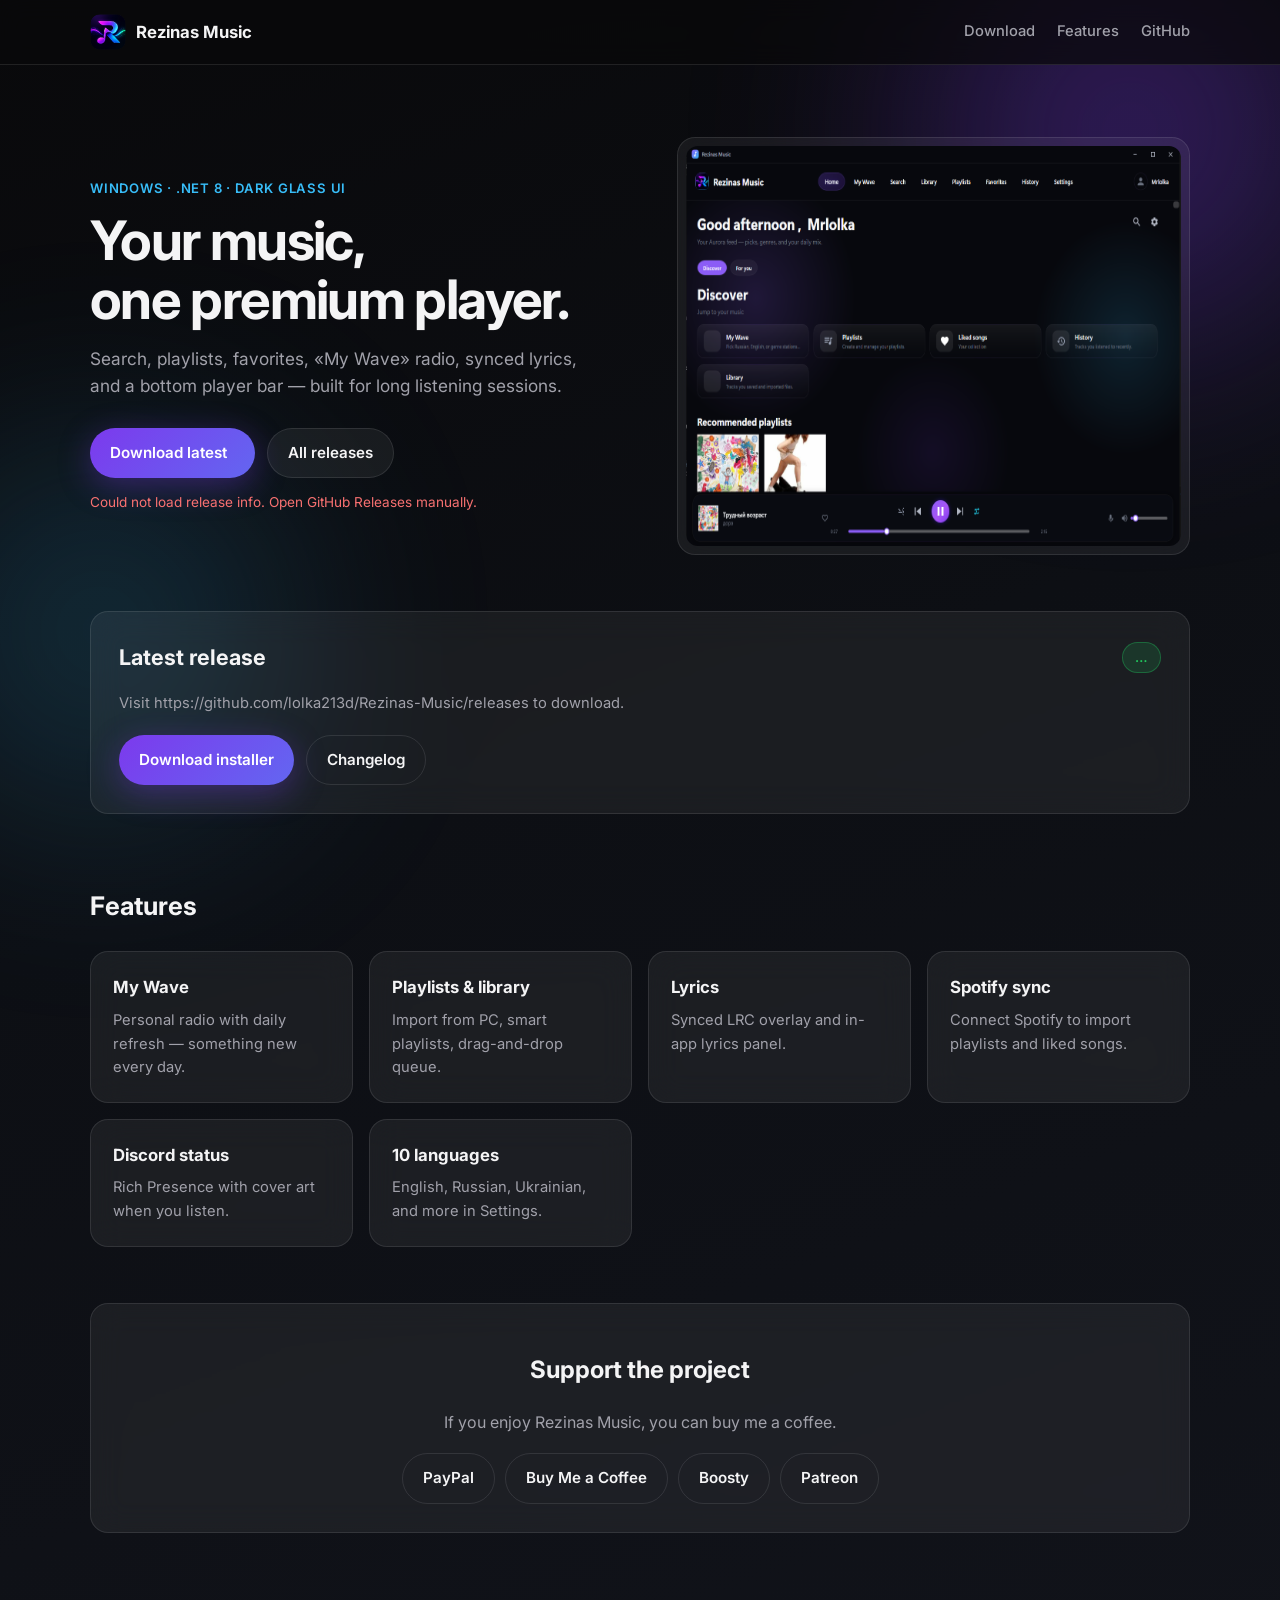
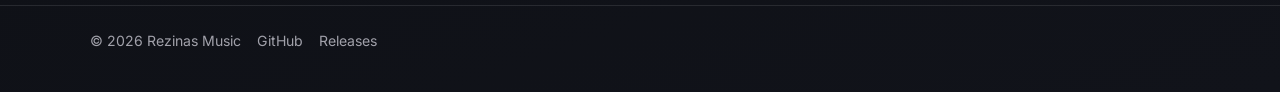
==== index.html @ 21a1516c "Add website branch setup, GitHub Pages, and localization fixes. Introduce mine/website branch workfl" ====
<!DOCTYPE html>
<html lang="en">
<head>
  <meta charset="UTF-8" />
  <meta name="viewport" content="width=device-width, initial-scale=1" />
  <title>Rezinas Music — Windows desktop player</title>
  <meta name="description" content="Rezinas Music — dark glass desktop player for Windows. Playlists, radio, lyrics, Spotify sync." />
  <link rel="icon" href="assets/app-icon.png" type="image/png" />
  <link rel="preconnect" href="https://fonts.googleapis.com" />
  <link rel="preconnect" href="https://fonts.gstatic.com" crossorigin />
  <link href="https://fonts.googleapis.com/css2?family=Inter:wght@400;500;600;700&display=swap" rel="stylesheet" />
  <link rel="stylesheet" href="css/style.css" />
</head>
<body>
  <div class="bg-glow bg-glow--violet"></div>
  <div class="bg-glow bg-glow--cyan"></div>

  <header class="header">
    <div class="container header__inner">
      <a class="brand" href="#">
        <img src="assets/app-icon.png" alt="" width="36" height="36" class="brand__icon" />
        <span>Rezinas Music</span>
      </a>
      <nav class="nav">
        <a href="#download">Download</a>
        <a href="#features">Features</a>
        <a href="https://github.com/lolka213d/Rezinas-Music" target="_blank" rel="noopener">GitHub</a>
      </nav>
    </div>
  </header>

  <main>
    <section class="hero container">
      <div class="hero__text">
        <p class="eyebrow">Windows · .NET 8 · Dark glass UI</p>
        <h1>Your music,<br />one premium player.</h1>
        <p class="lead">
          Search, playlists, favorites, «My Wave» radio, synced lyrics, and a bottom player bar —
          built for long listening sessions.
        </p>
        <div class="hero__actions">
          <a id="download-btn" class="btn btn--primary" href="#download">
            <span id="download-label">Download latest</span>
            <span id="download-version" class="btn__meta"></span>
          </a>
          <a class="btn btn--ghost" href="https://github.com/lolka213d/Rezinas-Music/releases" target="_blank" rel="noopener">
            All releases
          </a>
        </div>
        <p id="update-status" class="status" aria-live="polite">Checking for updates…</p>
      </div>
      <div class="hero__shot glass">
        <img src="assets/01-main.png" alt="Rezinas Music main screen" width="640" height="400" />
      </div>
    </section>

    <section id="download" class="download container">
      <div class="glass panel">
        <div class="panel__head">
          <h2>Latest release</h2>
          <span id="release-badge" class="badge">…</span>
        </div>
        <div id="release-notes" class="release-notes muted">Loading release notes from GitHub…</div>
        <div class="panel__actions">
          <a id="release-download" class="btn btn--primary" href="#" hidden>Download installer</a>
          <a class="btn btn--outline" href="https://github.com/lolka213d/Rezinas-Music/blob/mine/CHANGELOG.md" target="_blank" rel="noopener">Changelog</a>
        </div>
      </div>
    </section>

    <section id="features" class="features container">
      <h2>Features</h2>
      <div class="grid">
        <article class="glass card"><h3>My Wave</h3><p>Personal radio with daily refresh — something new every day.</p></article>
        <article class="glass card"><h3>Playlists & library</h3><p>Import from PC, smart playlists, drag-and-drop queue.</p></article>
        <article class="glass card"><h3>Lyrics</h3><p>Synced LRC overlay and in-app lyrics panel.</p></article>
        <article class="glass card"><h3>Spotify sync</h3><p>Connect Spotify to import playlists and liked songs.</p></article>
        <article class="glass card"><h3>Discord status</h3><p>Rich Presence with cover art when you listen.</p></article>
        <article class="glass card"><h3>10 languages</h3><p>English, Russian, Ukrainian, and more in Settings.</p></article>
      </div>
    </section>

    <section class="support container">
      <div class="glass panel panel--center">
        <h2>Support the project</h2>
        <p class="muted">If you enjoy Rezinas Music, you can buy me a coffee.</p>
        <div class="support-links">
          <a class="btn btn--outline" href="https://www.paypal.com/ncp/payment/PMVP42DTMTBSL" target="_blank" rel="noopener">PayPal</a>
          <a class="btn btn--outline" href="https://buymeacoffee.com/rezinas" target="_blank" rel="noopener">Buy Me a Coffee</a>
          <a class="btn btn--outline" href="https://boosty.to/moonsfh" target="_blank" rel="noopener">Boosty</a>
          <a class="btn btn--outline" href="https://www.patreon.com/rezinas" target="_blank" rel="noopener">Patreon</a>
        </div>
      </div>
    </section>
  </main>

  <footer class="footer">
    <div class="container footer__inner">
      <span>© 2026 Rezinas Music</span>
      <a href="https://github.com/lolka213d/Rezinas-Music" target="_blank" rel="noopener">GitHub</a>
      <a href="https://github.com/lolka213d/Rezinas-Music/releases" target="_blank" rel="noopener">Releases</a>
    </div>
  </footer>

  <script src="js/app.js"></script>
</body>
</html>
---- css/style.css ----
:root {
  --bg: #09090b;
  --bg-2: #0d0f14;
  --glass: rgba(255, 255, 255, 0.06);
  --glass-border: rgba(255, 255, 255, 0.1);
  --text: #f4f4f5;
  --muted: #a1a1aa;
  --green: #22c55e;
  --violet: #7c3aed;
  --cyan: #38bdf8;
  --radius: 18px;
}

*, *::before, *::after { box-sizing: border-box; }

html { scroll-behavior: smooth; }

body {
  margin: 0;
  font-family: Inter, system-ui, -apple-system, Segoe UI, sans-serif;
  background: linear-gradient(160deg, var(--bg), var(--bg-2) 45%, #11131a);
  color: var(--text);
  min-height: 100vh;
  line-height: 1.6;
}

.bg-glow {
  position: fixed;
  border-radius: 50%;
  filter: blur(120px);
  opacity: 0.35;
  pointer-events: none;
  z-index: 0;
}
.bg-glow--violet { width: 420px; height: 420px; background: var(--violet); top: -80px; right: -60px; }
.bg-glow--cyan { width: 360px; height: 360px; background: var(--cyan); bottom: 10%; left: -80px; opacity: 0.2; }

.container { width: min(1100px, calc(100% - 40px)); margin: 0 auto; position: relative; z-index: 1; }

.glass {
  background: var(--glass);
  border: 1px solid var(--glass-border);
  border-radius: var(--radius);
  backdrop-filter: blur(16px);
}

.header {
  position: sticky;
  top: 0;
  z-index: 10;
  backdrop-filter: blur(12px);
  background: rgba(9, 9, 11, 0.72);
  border-bottom: 1px solid var(--glass-border);
}
.header__inner {
  display: flex;
  align-items: center;
  justify-content: space-between;
  padding: 14px 0;
}
.brand {
  display: flex;
  align-items: center;
  gap: 10px;
  color: var(--text);
  text-decoration: none;
  font-weight: 700;
  font-size: 1.05rem;
}
.brand__icon { border-radius: 10px; }
.nav { display: flex; gap: 22px; }
.nav a {
  color: var(--muted);
  text-decoration: none;
  font-size: 0.92rem;
  font-weight: 500;
  transition: color 0.2s;
}
.nav a:hover { color: var(--text); }

.hero {
  display: grid;
  grid-template-columns: 1.05fr 1fr;
  gap: 48px;
  align-items: center;
  padding: 72px 0 56px;
}
@media (max-width: 900px) {
  .hero { grid-template-columns: 1fr; padding-top: 40px; }
  .nav { display: none; }
}
.eyebrow {
  color: var(--cyan);
  font-size: 0.82rem;
  font-weight: 600;
  letter-spacing: 0.06em;
  text-transform: uppercase;
  margin: 0 0 12px;
}
.hero h1 {
  font-size: clamp(2.2rem, 5vw, 3.4rem);
  line-height: 1.08;
  margin: 0 0 16px;
  letter-spacing: -0.03em;
}
.lead { color: var(--muted); font-size: 1.08rem; max-width: 520px; margin: 0 0 28px; }
.hero__actions { display: flex; flex-wrap: wrap; gap: 12px; margin-bottom: 14px; }
.hero__shot { overflow: hidden; padding: 8px; }
.hero__shot img { display: block; width: 100%; border-radius: 12px; }

.btn {
  display: inline-flex;
  align-items: center;
  gap: 8px;
  padding: 12px 20px;
  border-radius: 999px;
  font-weight: 600;
  font-size: 0.95rem;
  text-decoration: none;
  transition: transform 0.15s, opacity 0.15s, box-shadow 0.15s;
}
.btn:hover { transform: translateY(-1px); }
.btn--primary {
  background: linear-gradient(135deg, var(--violet), #6366f1);
  color: white;
  box-shadow: 0 8px 32px rgba(124, 58, 237, 0.35);
}
.btn--ghost {
  background: rgba(255, 255, 255, 0.06);
  color: var(--text);
  border: 1px solid var(--glass-border);
}
.btn--outline {
  background: transparent;
  color: var(--text);
  border: 1px solid var(--glass-border);
}
.btn__meta {
  font-size: 0.78rem;
  opacity: 0.85;
  font-weight: 500;
}
.status { font-size: 0.85rem; color: var(--muted); margin: 0; }
.status--ok { color: var(--green); }
.status--err { color: #f87171; }

.download { padding-bottom: 48px; }
.panel { padding: 28px; }
.panel--center { text-align: center; }
.panel__head {
  display: flex;
  align-items: center;
  justify-content: space-between;
  gap: 12px;
  margin-bottom: 16px;
}
.panel__head h2 { margin: 0; font-size: 1.35rem; }
.panel__actions { display: flex; flex-wrap: wrap; gap: 12px; margin-top: 20px; }
.badge {
  background: rgba(34, 197, 94, 0.15);
  color: var(--green);
  border: 1px solid rgba(34, 197, 94, 0.35);
  padding: 4px 12px;
  border-radius: 999px;
  font-size: 0.82rem;
  font-weight: 600;
}
.muted { color: var(--muted); }
.release-notes {
  white-space: pre-wrap;
  font-size: 0.92rem;
  line-height: 1.65;
  max-height: 280px;
  overflow: auto;
}

.features { padding: 24px 0 56px; }
.features h2 { margin: 0 0 24px; font-size: 1.6rem; }
.grid {
  display: grid;
  grid-template-columns: repeat(auto-fit, minmax(240px, 1fr));
  gap: 16px;
}
.card { padding: 22px; }
.card h3 { margin: 0 0 8px; font-size: 1.05rem; }
.card p { margin: 0; color: var(--muted); font-size: 0.92rem; }

.support { padding-bottom: 72px; }
.support-links {
  display: flex;
  flex-wrap: wrap;
  gap: 10px;
  justify-content: center;
  margin-top: 18px;
}

.footer {
  border-top: 1px solid var(--glass-border);
  padding: 24px 0 40px;
}
.footer__inner {
  display: flex;
  flex-wrap: wrap;
  gap: 16px;
  align-items: center;
  color: var(--muted);
  font-size: 0.88rem;
}
.footer a { color: var(--muted); text-decoration: none; }
.footer a:hover { color: var(--text); }
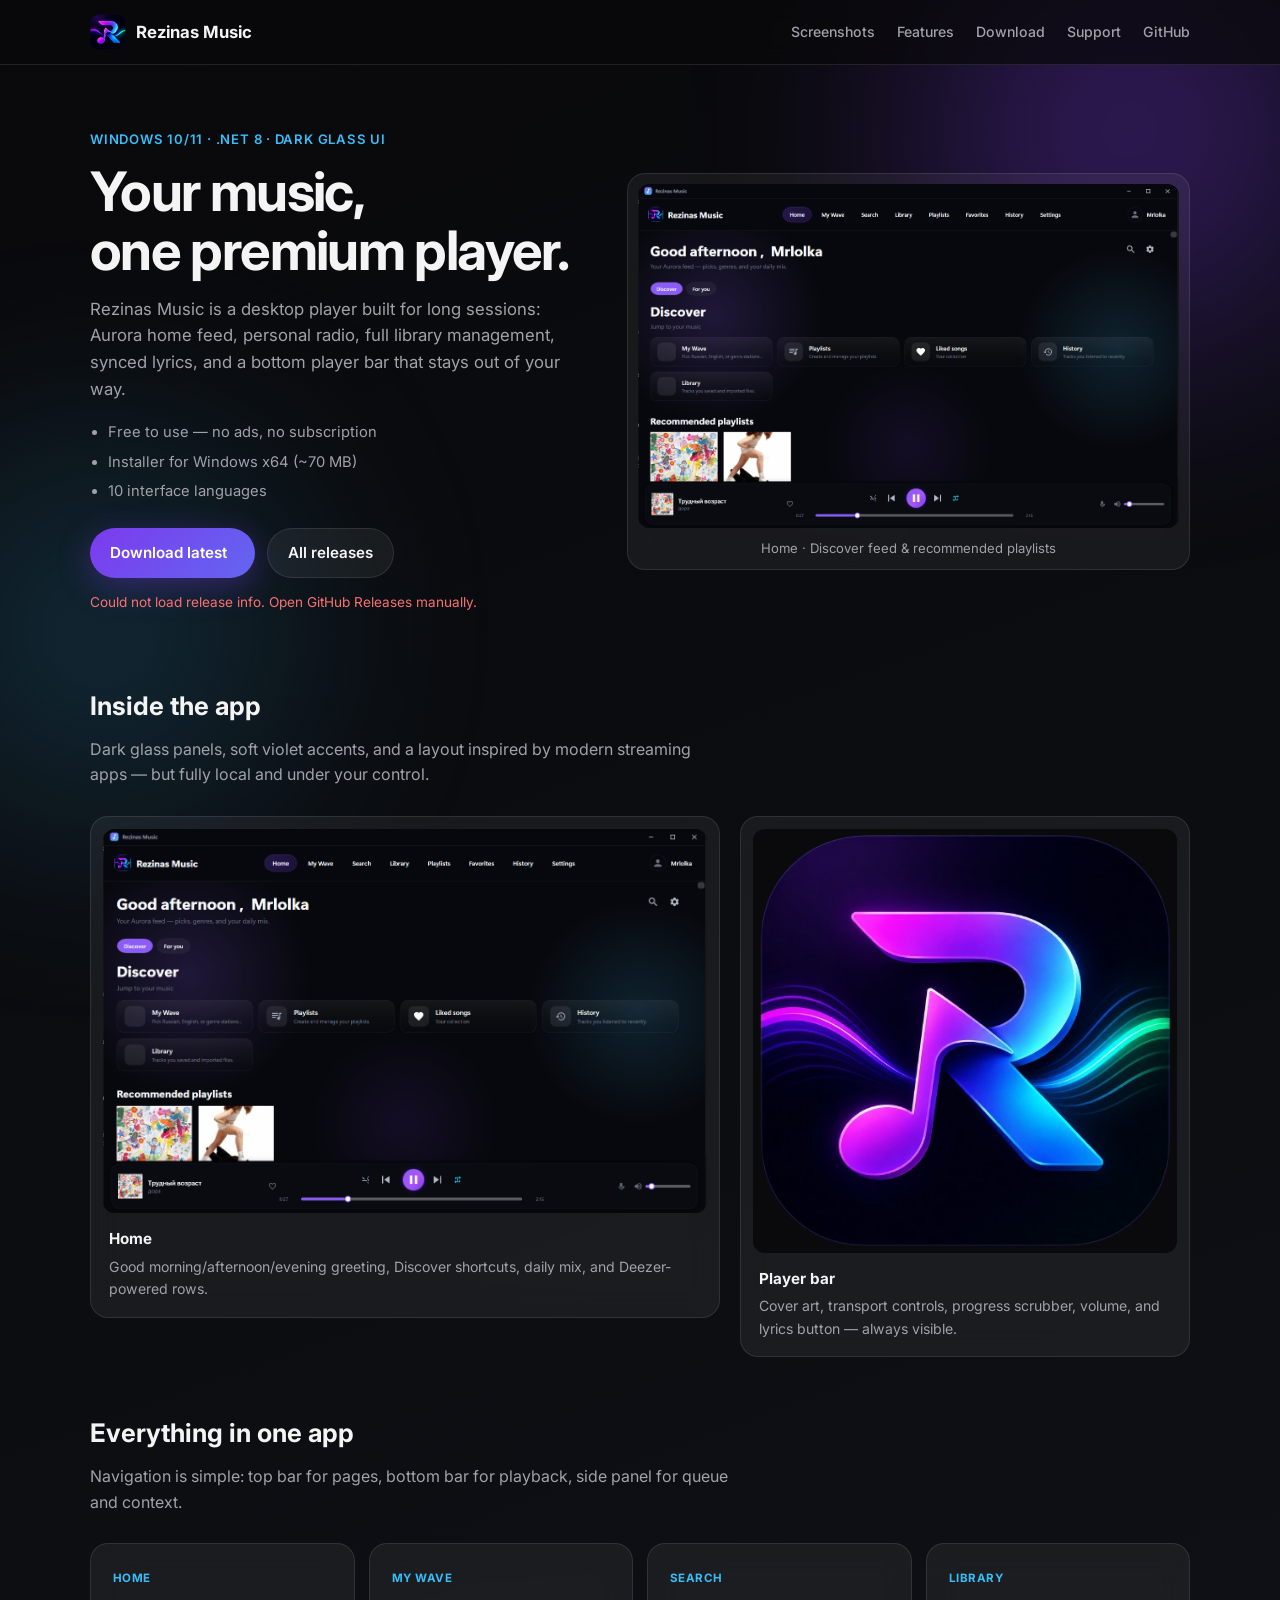
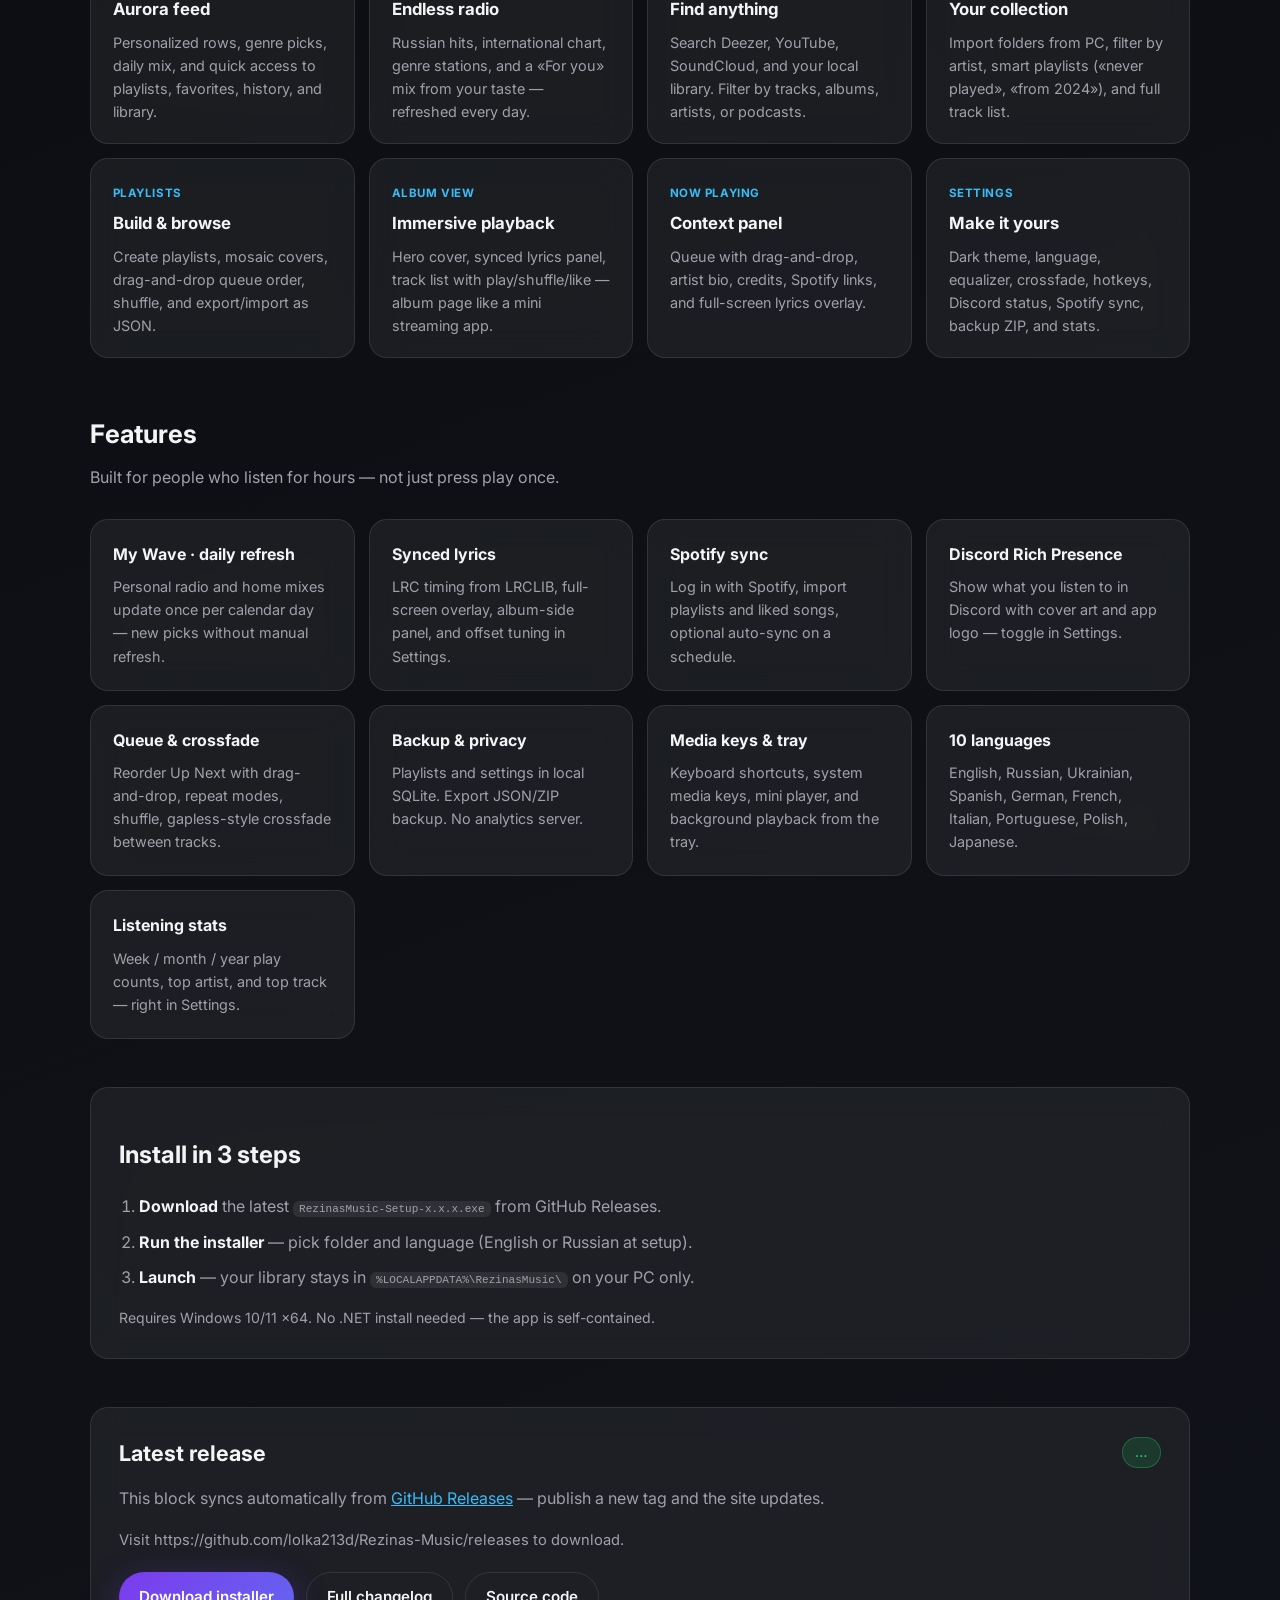
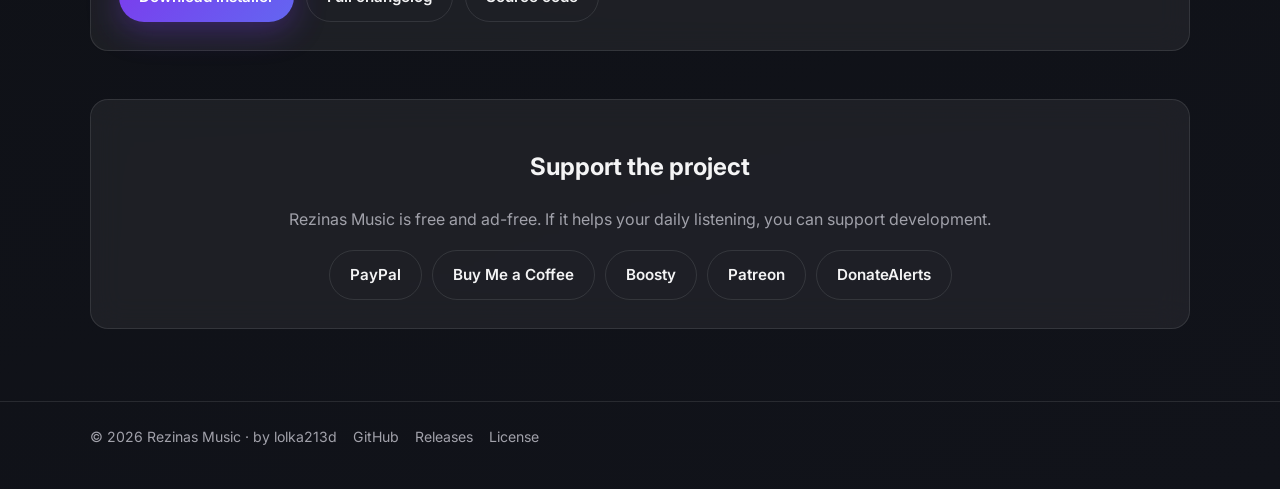
==== commit 719c976f: "Expand website content and fix squashed screenshot aspect ratio. Use object-fit with correct aspect-" ====
--- a/index.html
+++ b/index.html
@@ -4,7 +4,7 @@
   <meta charset="UTF-8" />
   <meta name="viewport" content="width=device-width, initial-scale=1" />
   <title>Rezinas Music — Windows desktop player</title>
-  <meta name="description" content="Rezinas Music — dark glass desktop player for Windows. Playlists, radio, lyrics, Spotify sync." />
+  <meta name="description" content="Rezinas Music — premium dark glass music player for Windows. Playlists, My Wave radio, lyrics, Spotify sync, Discord status." />
   <link rel="icon" href="assets/app-icon.png" type="image/png" />
   <link rel="preconnect" href="https://fonts.googleapis.com" />
   <link rel="preconnect" href="https://fonts.gstatic.com" crossorigin />
@@ -22,8 +22,10 @@
         <span>Rezinas Music</span>
       </a>
       <nav class="nav">
+        <a href="#screenshots">Screenshots</a>
+        <a href="#features">Features</a>
         <a href="#download">Download</a>
-        <a href="#features">Features</a>
+        <a href="#support">Support</a>
         <a href="https://github.com/lolka213d/Rezinas-Music" target="_blank" rel="noopener">GitHub</a>
       </nav>
     </div>
@@ -32,12 +34,18 @@
   <main>
     <section class="hero container">
       <div class="hero__text">
-        <p class="eyebrow">Windows · .NET 8 · Dark glass UI</p>
+        <p class="eyebrow">Windows 10/11 · .NET 8 · Dark glass UI</p>
         <h1>Your music,<br />one premium player.</h1>
         <p class="lead">
-          Search, playlists, favorites, «My Wave» radio, synced lyrics, and a bottom player bar —
-          built for long listening sessions.
+          Rezinas Music is a desktop player built for long sessions: Aurora home feed,
+          personal radio, full library management, synced lyrics, and a bottom player bar
+          that stays out of your way.
         </p>
+        <ul class="hero__bullets">
+          <li>Free to use — no ads, no subscription</li>
+          <li>Installer for Windows x64 (~70 MB)</li>
+          <li>10 interface languages</li>
+        </ul>
         <div class="hero__actions">
           <a id="download-btn" class="btn btn--primary" href="#download">
             <span id="download-label">Download latest</span>
@@ -49,8 +57,144 @@
         </div>
         <p id="update-status" class="status" aria-live="polite">Checking for updates…</p>
       </div>
-      <div class="hero__shot glass">
-        <img src="assets/01-main.png" alt="Rezinas Music main screen" width="640" height="400" />
+      <figure class="hero__shot glass">
+        <div class="shot-frame shot-frame--wide">
+          <img src="assets/01-main.png" alt="Rezinas Music — Home screen with Discover cards and recommended playlists" loading="eager" />
+        </div>
+        <figcaption class="shot-caption">Home · Discover feed & recommended playlists</figcaption>
+      </figure>
+    </section>
+
+    <section id="screenshots" class="screenshots container">
+      <div class="section-head">
+        <h2>Inside the app</h2>
+        <p class="section-lead">Dark glass panels, soft violet accents, and a layout inspired by modern streaming apps — but fully local and under your control.</p>
+      </div>
+      <div class="screenshots__grid">
+        <figure class="glass shot-card">
+          <div class="shot-frame shot-frame--wide">
+            <img src="assets/01-main.png" alt="Main screen" loading="lazy" />
+          </div>
+          <figcaption>
+            <strong>Home</strong>
+            <span>Good morning/afternoon/evening greeting, Discover shortcuts, daily mix, and Deezer-powered rows.</span>
+          </figcaption>
+        </figure>
+        <figure class="glass shot-card">
+          <div class="shot-frame shot-frame--square">
+            <img src="assets/02-player.png" alt="Now playing" loading="lazy" />
+          </div>
+          <figcaption>
+            <strong>Player bar</strong>
+            <span>Cover art, transport controls, progress scrubber, volume, and lyrics button — always visible.</span>
+          </figcaption>
+        </figure>
+      </div>
+    </section>
+
+    <section class="sections container">
+      <div class="section-head">
+        <h2>Everything in one app</h2>
+        <p class="section-lead">Navigation is simple: top bar for pages, bottom bar for playback, side panel for queue and context.</p>
+      </div>
+      <div class="sections__grid">
+        <article class="glass section-card">
+          <span class="section-card__tag">Home</span>
+          <h3>Aurora feed</h3>
+          <p>Personalized rows, genre picks, daily mix, and quick access to playlists, favorites, history, and library.</p>
+        </article>
+        <article class="glass section-card">
+          <span class="section-card__tag">My Wave</span>
+          <h3>Endless radio</h3>
+          <p>Russian hits, international chart, genre stations, and a «For you» mix from your taste — refreshed every day.</p>
+        </article>
+        <article class="glass section-card">
+          <span class="section-card__tag">Search</span>
+          <h3>Find anything</h3>
+          <p>Search Deezer, YouTube, SoundCloud, and your local library. Filter by tracks, albums, artists, or podcasts.</p>
+        </article>
+        <article class="glass section-card">
+          <span class="section-card__tag">Library</span>
+          <h3>Your collection</h3>
+          <p>Import folders from PC, filter by artist, smart playlists («never played», «from 2024»), and full track list.</p>
+        </article>
+        <article class="glass section-card">
+          <span class="section-card__tag">Playlists</span>
+          <h3>Build & browse</h3>
+          <p>Create playlists, mosaic covers, drag-and-drop queue order, shuffle, and export/import as JSON.</p>
+        </article>
+        <article class="glass section-card">
+          <span class="section-card__tag">Album view</span>
+          <h3>Immersive playback</h3>
+          <p>Hero cover, synced lyrics panel, track list with play/shuffle/like — album page like a mini streaming app.</p>
+        </article>
+        <article class="glass section-card">
+          <span class="section-card__tag">Now Playing</span>
+          <h3>Context panel</h3>
+          <p>Queue with drag-and-drop, artist bio, credits, Spotify links, and full-screen lyrics overlay.</p>
+        </article>
+        <article class="glass section-card">
+          <span class="section-card__tag">Settings</span>
+          <h3>Make it yours</h3>
+          <p>Dark theme, language, equalizer, crossfade, hotkeys, Discord status, Spotify sync, backup ZIP, and stats.</p>
+        </article>
+      </div>
+    </section>
+
+    <section id="features" class="features container">
+      <div class="section-head">
+        <h2>Features</h2>
+        <p class="section-lead">Built for people who listen for hours — not just press play once.</p>
+      </div>
+      <div class="grid">
+        <article class="glass card">
+          <h3>My Wave · daily refresh</h3>
+          <p>Personal radio and home mixes update once per calendar day — new picks without manual refresh.</p>
+        </article>
+        <article class="glass card">
+          <h3>Synced lyrics</h3>
+          <p>LRC timing from LRCLIB, full-screen overlay, album-side panel, and offset tuning in Settings.</p>
+        </article>
+        <article class="glass card">
+          <h3>Spotify sync</h3>
+          <p>Log in with Spotify, import playlists and liked songs, optional auto-sync on a schedule.</p>
+        </article>
+        <article class="glass card">
+          <h3>Discord Rich Presence</h3>
+          <p>Show what you listen to in Discord with cover art and app logo — toggle in Settings.</p>
+        </article>
+        <article class="glass card">
+          <h3>Queue & crossfade</h3>
+          <p>Reorder Up Next with drag-and-drop, repeat modes, shuffle, gapless-style crossfade between tracks.</p>
+        </article>
+        <article class="glass card">
+          <h3>Backup & privacy</h3>
+          <p>Playlists and settings in local SQLite. Export JSON/ZIP backup. No analytics server.</p>
+        </article>
+        <article class="glass card">
+          <h3>Media keys & tray</h3>
+          <p>Keyboard shortcuts, system media keys, mini player, and background playback from the tray.</p>
+        </article>
+        <article class="glass card">
+          <h3>10 languages</h3>
+          <p>English, Russian, Ukrainian, Spanish, German, French, Italian, Portuguese, Polish, Japanese.</p>
+        </article>
+        <article class="glass card">
+          <h3>Listening stats</h3>
+          <p>Week / month / year play counts, top artist, and top track — right in Settings.</p>
+        </article>
+      </div>
+    </section>
+
+    <section class="install container">
+      <div class="glass panel">
+        <h2>Install in 3 steps</h2>
+        <ol class="steps">
+          <li><strong>Download</strong> the latest <code>RezinasMusic-Setup-x.x.x.exe</code> from GitHub Releases.</li>
+          <li><strong>Run the installer</strong> — pick folder and language (English or Russian at setup).</li>
+          <li><strong>Launch</strong> — your library stays in <code>%LOCALAPPDATA%\RezinasMusic\</code> on your PC only.</li>
+        </ol>
+        <p class="muted install-note">Requires Windows 10/11 x64. No .NET install needed — the app is self-contained.</p>
       </div>
     </section>
 
@@ -60,35 +204,26 @@
           <h2>Latest release</h2>
           <span id="release-badge" class="badge">…</span>
         </div>
-        <div id="release-notes" class="release-notes muted">Loading release notes from GitHub…</div>
+        <p class="muted">This block syncs automatically from <a href="https://github.com/lolka213d/Rezinas-Music/releases" target="_blank" rel="noopener">GitHub Releases</a> — publish a new tag and the site updates.</p>
+        <div id="release-notes" class="release-notes muted">Loading release notes…</div>
         <div class="panel__actions">
           <a id="release-download" class="btn btn--primary" href="#" hidden>Download installer</a>
-          <a class="btn btn--outline" href="https://github.com/lolka213d/Rezinas-Music/blob/mine/CHANGELOG.md" target="_blank" rel="noopener">Changelog</a>
-        </div>
-      </div>
-    </section>
-
-    <section id="features" class="features container">
-      <h2>Features</h2>
-      <div class="grid">
-        <article class="glass card"><h3>My Wave</h3><p>Personal radio with daily refresh — something new every day.</p></article>
-        <article class="glass card"><h3>Playlists & library</h3><p>Import from PC, smart playlists, drag-and-drop queue.</p></article>
-        <article class="glass card"><h3>Lyrics</h3><p>Synced LRC overlay and in-app lyrics panel.</p></article>
-        <article class="glass card"><h3>Spotify sync</h3><p>Connect Spotify to import playlists and liked songs.</p></article>
-        <article class="glass card"><h3>Discord status</h3><p>Rich Presence with cover art when you listen.</p></article>
-        <article class="glass card"><h3>10 languages</h3><p>English, Russian, Ukrainian, and more in Settings.</p></article>
-      </div>
-    </section>
-
-    <section class="support container">
+          <a class="btn btn--outline" href="https://github.com/lolka213d/Rezinas-Music/blob/mine/CHANGELOG.md" target="_blank" rel="noopener">Full changelog</a>
+          <a class="btn btn--outline" href="https://github.com/lolka213d/Rezinas-Music" target="_blank" rel="noopener">Source code</a>
+        </div>
+      </div>
+    </section>
+
+    <section id="support" class="support container">
       <div class="glass panel panel--center">
         <h2>Support the project</h2>
-        <p class="muted">If you enjoy Rezinas Music, you can buy me a coffee.</p>
+        <p class="muted">Rezinas Music is free and ad-free. If it helps your daily listening, you can support development.</p>
         <div class="support-links">
           <a class="btn btn--outline" href="https://www.paypal.com/ncp/payment/PMVP42DTMTBSL" target="_blank" rel="noopener">PayPal</a>
           <a class="btn btn--outline" href="https://buymeacoffee.com/rezinas" target="_blank" rel="noopener">Buy Me a Coffee</a>
           <a class="btn btn--outline" href="https://boosty.to/moonsfh" target="_blank" rel="noopener">Boosty</a>
           <a class="btn btn--outline" href="https://www.patreon.com/rezinas" target="_blank" rel="noopener">Patreon</a>
+          <a class="btn btn--outline" href="https://www.donationalerts.com/r/rezinas" target="_blank" rel="noopener">DonateAlerts</a>
         </div>
       </div>
     </section>
@@ -96,9 +231,10 @@
 
   <footer class="footer">
     <div class="container footer__inner">
-      <span>© 2026 Rezinas Music</span>
-      <a href="https://github.com/lolka213d/Rezinas-Music" target="_blank" rel="noopener">GitHub</a>
-      <a href="https://github.com/lolka213d/Rezinas-Music/releases" target="_blank" rel="noopener">Releases</a>
+      <span>© 2026 Rezinas Music · by lolka213d</span>
+      <a href="https://github.com/lolka213d/Rezinas-Music">GitHub</a>
+      <a href="https://github.com/lolka213d/Rezinas-Music/releases">Releases</a>
+      <a href="https://github.com/lolka213d/Rezinas-Music/blob/mine/LICENSE">License</a>
     </div>
   </footer>
 
--- a/css/style.css
+++ b/css/style.css
@@ -9,6 +9,8 @@
   --violet: #7c3aed;
   --cyan: #38bdf8;
   --radius: 18px;
+  --ratio-wide: 1285 / 818;
+  --ratio-square: 1 / 1;
 }
 
 *, *::before, *::after { box-sizing: border-box; }
@@ -44,6 +46,7 @@
   backdrop-filter: blur(16px);
 }
 
+/* Header */
 .header {
   position: sticky;
   top: 0;
@@ -57,6 +60,7 @@
   align-items: center;
   justify-content: space-between;
   padding: 14px 0;
+  gap: 16px;
 }
 .brand {
   display: flex;
@@ -66,27 +70,63 @@
   text-decoration: none;
   font-weight: 700;
   font-size: 1.05rem;
+  flex-shrink: 0;
 }
 .brand__icon { border-radius: 10px; }
-.nav { display: flex; gap: 22px; }
+.nav {
+  display: flex;
+  flex-wrap: wrap;
+  gap: 16px 22px;
+  justify-content: flex-end;
+}
 .nav a {
   color: var(--muted);
   text-decoration: none;
-  font-size: 0.92rem;
+  font-size: 0.88rem;
   font-weight: 500;
   transition: color 0.2s;
 }
 .nav a:hover { color: var(--text); }
 
+/* Section headings */
+.section-head { margin-bottom: 28px; max-width: 640px; }
+.section-head h2 { margin: 0 0 10px; font-size: 1.6rem; }
+.section-lead { margin: 0; color: var(--muted); font-size: 1rem; }
+
+/* Screenshots — fixed aspect ratio, no squashing */
+.shot-frame {
+  width: 100%;
+  overflow: hidden;
+  border-radius: 12px;
+  background: #0a0a0c;
+  line-height: 0;
+}
+.shot-frame--wide { aspect-ratio: var(--ratio-wide); }
+.shot-frame--square { aspect-ratio: var(--ratio-square); }
+.shot-frame img {
+  display: block;
+  width: 100%;
+  height: 100%;
+  object-fit: contain;
+  object-position: center top;
+}
+.shot-caption {
+  margin: 10px 4px 0;
+  font-size: 0.82rem;
+  color: var(--muted);
+  text-align: center;
+}
+
+/* Hero */
 .hero {
   display: grid;
-  grid-template-columns: 1.05fr 1fr;
-  gap: 48px;
-  align-items: center;
-  padding: 72px 0 56px;
+  grid-template-columns: minmax(280px, 1fr) minmax(300px, 1.15fr);
+  gap: 40px 48px;
+  align-items: center;
+  padding: 64px 0 56px;
 }
 @media (max-width: 900px) {
-  .hero { grid-template-columns: 1fr; padding-top: 40px; }
+  .hero { grid-template-columns: 1fr; padding-top: 36px; }
   .nav { display: none; }
 }
 .eyebrow {
@@ -103,11 +143,69 @@
   margin: 0 0 16px;
   letter-spacing: -0.03em;
 }
-.lead { color: var(--muted); font-size: 1.08rem; max-width: 520px; margin: 0 0 28px; }
+.lead { color: var(--muted); font-size: 1.05rem; max-width: 520px; margin: 0 0 18px; }
+.hero__bullets {
+  margin: 0 0 24px;
+  padding-left: 1.15rem;
+  color: var(--muted);
+  font-size: 0.92rem;
+}
+.hero__bullets li { margin-bottom: 6px; }
 .hero__actions { display: flex; flex-wrap: wrap; gap: 12px; margin-bottom: 14px; }
-.hero__shot { overflow: hidden; padding: 8px; }
-.hero__shot img { display: block; width: 100%; border-radius: 12px; }
-
+.hero__shot {
+  margin: 0;
+  padding: 10px;
+  min-width: 0;
+}
+
+/* Screenshot gallery */
+.screenshots { padding: 16px 0 56px; }
+.screenshots__grid {
+  display: grid;
+  grid-template-columns: 1.4fr 1fr;
+  gap: 20px;
+  align-items: start;
+}
+@media (max-width: 800px) {
+  .screenshots__grid { grid-template-columns: 1fr; }
+}
+.shot-card {
+  margin: 0;
+  padding: 12px;
+}
+.shot-card figcaption {
+  display: flex;
+  flex-direction: column;
+  gap: 4px;
+  padding: 14px 6px 4px;
+  font-size: 0.88rem;
+  color: var(--muted);
+}
+.shot-card figcaption strong { color: var(--text); font-size: 0.95rem; }
+
+/* App sections grid */
+.sections { padding-bottom: 56px; }
+.sections__grid {
+  display: grid;
+  grid-template-columns: repeat(auto-fit, minmax(240px, 1fr));
+  gap: 14px;
+}
+.section-card {
+  padding: 20px 22px;
+}
+.section-card__tag {
+  display: inline-block;
+  font-size: 0.72rem;
+  font-weight: 700;
+  letter-spacing: 0.05em;
+  text-transform: uppercase;
+  color: var(--cyan);
+  margin-bottom: 8px;
+}
+.section-card h3 { margin: 0 0 8px; font-size: 1.05rem; }
+.section-card p { margin: 0; color: var(--muted); font-size: 0.9rem; }
+
+/* Buttons */
 .btn {
   display: inline-flex;
   align-items: center;
@@ -117,7 +215,7 @@
   font-weight: 600;
   font-size: 0.95rem;
   text-decoration: none;
-  transition: transform 0.15s, opacity 0.15s, box-shadow 0.15s;
+  transition: transform 0.15s, box-shadow 0.15s;
 }
 .btn:hover { transform: translateY(-1px); }
 .btn--primary {
@@ -144,6 +242,35 @@
 .status--ok { color: var(--green); }
 .status--err { color: #f87171; }
 
+/* Features */
+.features { padding-bottom: 48px; }
+.grid {
+  display: grid;
+  grid-template-columns: repeat(auto-fit, minmax(240px, 1fr));
+  gap: 14px;
+}
+.card { padding: 22px; }
+.card h3 { margin: 0 0 8px; font-size: 1rem; }
+.card p { margin: 0; color: var(--muted); font-size: 0.9rem; }
+
+/* Install */
+.install { padding-bottom: 48px; }
+.steps {
+  margin: 16px 0;
+  padding-left: 1.25rem;
+  color: var(--muted);
+}
+.steps li { margin-bottom: 10px; }
+.steps strong { color: var(--text); }
+.steps code, .install-note code {
+  background: rgba(255, 255, 255, 0.08);
+  padding: 2px 6px;
+  border-radius: 6px;
+  font-size: 0.85em;
+}
+.install-note { margin: 0; font-size: 0.88rem; }
+
+/* Download panel */
 .download { padding-bottom: 48px; }
 .panel { padding: 28px; }
 .panel--center { text-align: center; }
@@ -152,7 +279,8 @@
   align-items: center;
   justify-content: space-between;
   gap: 12px;
-  margin-bottom: 16px;
+  margin-bottom: 12px;
+  flex-wrap: wrap;
 }
 .panel__head h2 { margin: 0; font-size: 1.35rem; }
 .panel__actions { display: flex; flex-wrap: wrap; gap: 12px; margin-top: 20px; }
@@ -166,25 +294,17 @@
   font-weight: 600;
 }
 .muted { color: var(--muted); }
+.muted a { color: var(--cyan); }
 .release-notes {
   white-space: pre-wrap;
   font-size: 0.92rem;
   line-height: 1.65;
-  max-height: 280px;
+  max-height: 320px;
   overflow: auto;
-}
-
-.features { padding: 24px 0 56px; }
-.features h2 { margin: 0 0 24px; font-size: 1.6rem; }
-.grid {
-  display: grid;
-  grid-template-columns: repeat(auto-fit, minmax(240px, 1fr));
-  gap: 16px;
-}
-.card { padding: 22px; }
-.card h3 { margin: 0 0 8px; font-size: 1.05rem; }
-.card p { margin: 0; color: var(--muted); font-size: 0.92rem; }
-
+  margin-top: 16px;
+}
+
+/* Support & footer */
 .support { padding-bottom: 72px; }
 .support-links {
   display: flex;
@@ -193,7 +313,6 @@
   justify-content: center;
   margin-top: 18px;
 }
-
 .footer {
   border-top: 1px solid var(--glass-border);
   padding: 24px 0 40px;
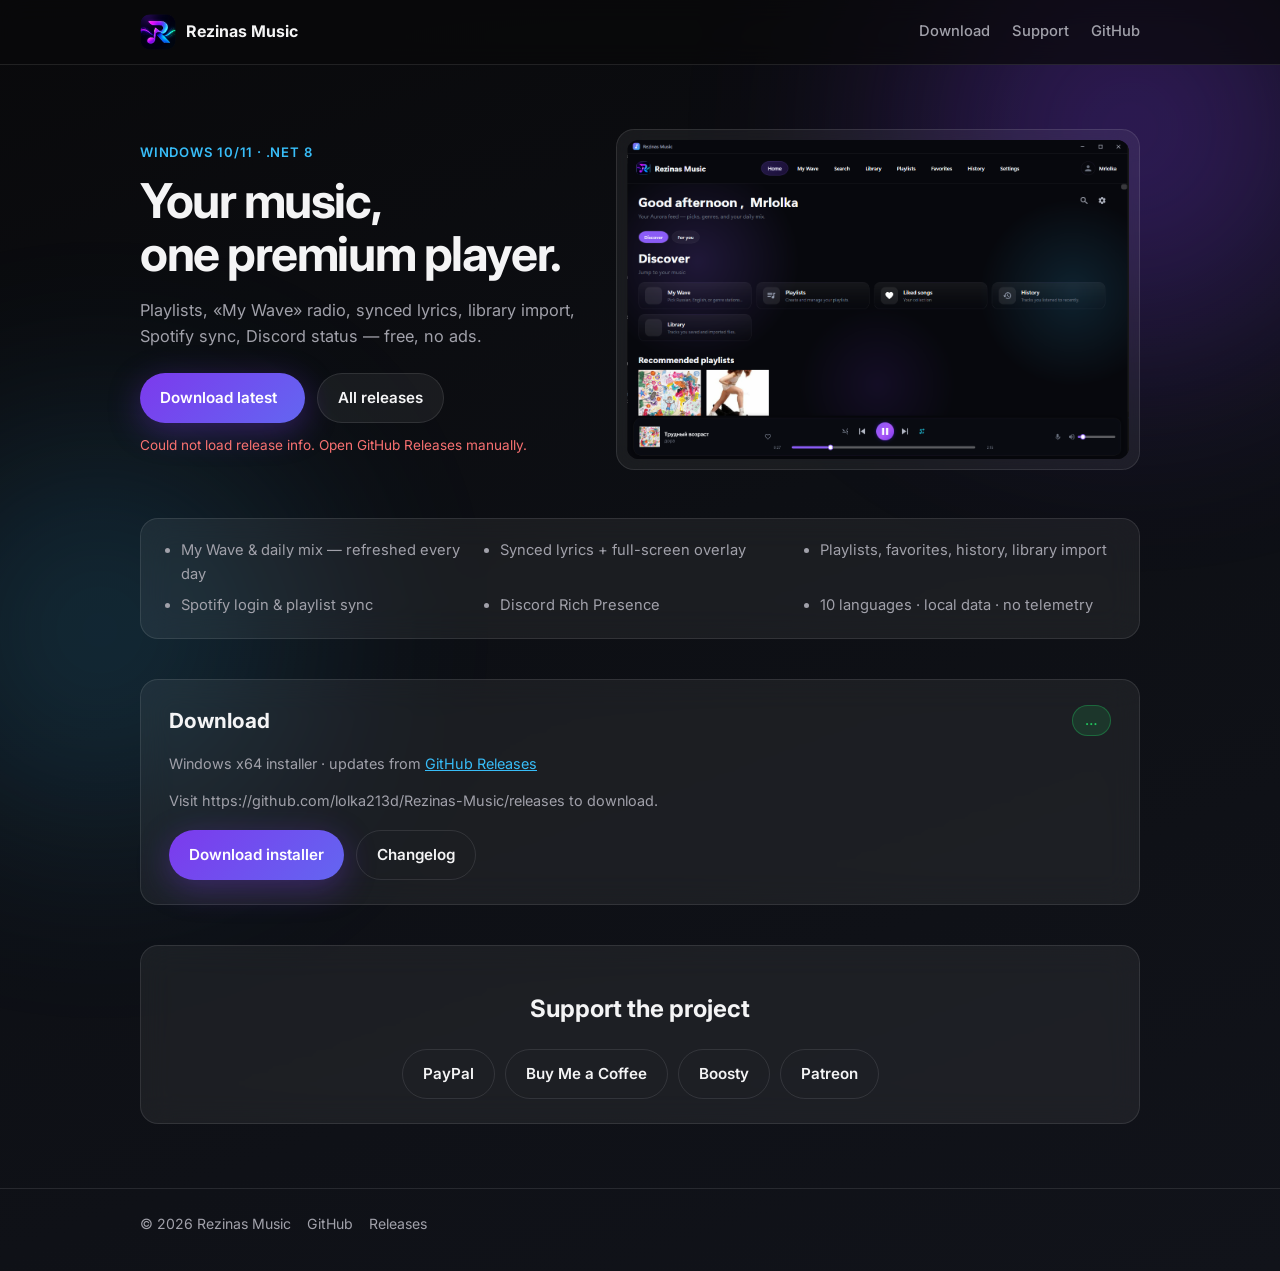
==== commit 6a583be4: "Simplify website: remove duplicate sections and bad player screenshot. Keep hero with one app screen" ====
--- a/index.html
+++ b/index.html
@@ -4,7 +4,7 @@
   <meta charset="UTF-8" />
   <meta name="viewport" content="width=device-width, initial-scale=1" />
   <title>Rezinas Music — Windows desktop player</title>
-  <meta name="description" content="Rezinas Music — premium dark glass music player for Windows. Playlists, My Wave radio, lyrics, Spotify sync, Discord status." />
+  <meta name="description" content="Rezinas Music — dark glass desktop player for Windows. Playlists, My Wave radio, lyrics, Spotify sync." />
   <link rel="icon" href="assets/app-icon.png" type="image/png" />
   <link rel="preconnect" href="https://fonts.googleapis.com" />
   <link rel="preconnect" href="https://fonts.gstatic.com" crossorigin />
@@ -22,8 +22,6 @@
         <span>Rezinas Music</span>
       </a>
       <nav class="nav">
-        <a href="#screenshots">Screenshots</a>
-        <a href="#features">Features</a>
         <a href="#download">Download</a>
         <a href="#support">Support</a>
         <a href="https://github.com/lolka213d/Rezinas-Music" target="_blank" rel="noopener">GitHub</a>
@@ -34,18 +32,12 @@
   <main>
     <section class="hero container">
       <div class="hero__text">
-        <p class="eyebrow">Windows 10/11 · .NET 8 · Dark glass UI</p>
+        <p class="eyebrow">Windows 10/11 · .NET 8</p>
         <h1>Your music,<br />one premium player.</h1>
         <p class="lead">
-          Rezinas Music is a desktop player built for long sessions: Aurora home feed,
-          personal radio, full library management, synced lyrics, and a bottom player bar
-          that stays out of your way.
+          Playlists, «My Wave» radio, synced lyrics, library import, Spotify sync,
+          Discord status — free, no ads.
         </p>
-        <ul class="hero__bullets">
-          <li>Free to use — no ads, no subscription</li>
-          <li>Installer for Windows x64 (~70 MB)</li>
-          <li>10 interface languages</li>
-        </ul>
         <div class="hero__actions">
           <a id="download-btn" class="btn btn--primary" href="#download">
             <span id="download-label">Download latest</span>
@@ -58,158 +50,34 @@
         <p id="update-status" class="status" aria-live="polite">Checking for updates…</p>
       </div>
       <figure class="hero__shot glass">
-        <div class="shot-frame shot-frame--wide">
-          <img src="assets/01-main.png" alt="Rezinas Music — Home screen with Discover cards and recommended playlists" loading="eager" />
+        <div class="shot-frame">
+          <img src="assets/01-main.png" alt="Rezinas Music — main screen" loading="eager" />
         </div>
-        <figcaption class="shot-caption">Home · Discover feed & recommended playlists</figcaption>
       </figure>
     </section>
 
-    <section id="screenshots" class="screenshots container">
-      <div class="section-head">
-        <h2>Inside the app</h2>
-        <p class="section-lead">Dark glass panels, soft violet accents, and a layout inspired by modern streaming apps — but fully local and under your control.</p>
-      </div>
-      <div class="screenshots__grid">
-        <figure class="glass shot-card">
-          <div class="shot-frame shot-frame--wide">
-            <img src="assets/01-main.png" alt="Main screen" loading="lazy" />
-          </div>
-          <figcaption>
-            <strong>Home</strong>
-            <span>Good morning/afternoon/evening greeting, Discover shortcuts, daily mix, and Deezer-powered rows.</span>
-          </figcaption>
-        </figure>
-        <figure class="glass shot-card">
-          <div class="shot-frame shot-frame--square">
-            <img src="assets/02-player.png" alt="Now playing" loading="lazy" />
-          </div>
-          <figcaption>
-            <strong>Player bar</strong>
-            <span>Cover art, transport controls, progress scrubber, volume, and lyrics button — always visible.</span>
-          </figcaption>
-        </figure>
-      </div>
-    </section>
-
-    <section class="sections container">
-      <div class="section-head">
-        <h2>Everything in one app</h2>
-        <p class="section-lead">Navigation is simple: top bar for pages, bottom bar for playback, side panel for queue and context.</p>
-      </div>
-      <div class="sections__grid">
-        <article class="glass section-card">
-          <span class="section-card__tag">Home</span>
-          <h3>Aurora feed</h3>
-          <p>Personalized rows, genre picks, daily mix, and quick access to playlists, favorites, history, and library.</p>
-        </article>
-        <article class="glass section-card">
-          <span class="section-card__tag">My Wave</span>
-          <h3>Endless radio</h3>
-          <p>Russian hits, international chart, genre stations, and a «For you» mix from your taste — refreshed every day.</p>
-        </article>
-        <article class="glass section-card">
-          <span class="section-card__tag">Search</span>
-          <h3>Find anything</h3>
-          <p>Search Deezer, YouTube, SoundCloud, and your local library. Filter by tracks, albums, artists, or podcasts.</p>
-        </article>
-        <article class="glass section-card">
-          <span class="section-card__tag">Library</span>
-          <h3>Your collection</h3>
-          <p>Import folders from PC, filter by artist, smart playlists («never played», «from 2024»), and full track list.</p>
-        </article>
-        <article class="glass section-card">
-          <span class="section-card__tag">Playlists</span>
-          <h3>Build & browse</h3>
-          <p>Create playlists, mosaic covers, drag-and-drop queue order, shuffle, and export/import as JSON.</p>
-        </article>
-        <article class="glass section-card">
-          <span class="section-card__tag">Album view</span>
-          <h3>Immersive playback</h3>
-          <p>Hero cover, synced lyrics panel, track list with play/shuffle/like — album page like a mini streaming app.</p>
-        </article>
-        <article class="glass section-card">
-          <span class="section-card__tag">Now Playing</span>
-          <h3>Context panel</h3>
-          <p>Queue with drag-and-drop, artist bio, credits, Spotify links, and full-screen lyrics overlay.</p>
-        </article>
-        <article class="glass section-card">
-          <span class="section-card__tag">Settings</span>
-          <h3>Make it yours</h3>
-          <p>Dark theme, language, equalizer, crossfade, hotkeys, Discord status, Spotify sync, backup ZIP, and stats.</p>
-        </article>
-      </div>
-    </section>
-
     <section id="features" class="features container">
-      <div class="section-head">
-        <h2>Features</h2>
-        <p class="section-lead">Built for people who listen for hours — not just press play once.</p>
-      </div>
-      <div class="grid">
-        <article class="glass card">
-          <h3>My Wave · daily refresh</h3>
-          <p>Personal radio and home mixes update once per calendar day — new picks without manual refresh.</p>
-        </article>
-        <article class="glass card">
-          <h3>Synced lyrics</h3>
-          <p>LRC timing from LRCLIB, full-screen overlay, album-side panel, and offset tuning in Settings.</p>
-        </article>
-        <article class="glass card">
-          <h3>Spotify sync</h3>
-          <p>Log in with Spotify, import playlists and liked songs, optional auto-sync on a schedule.</p>
-        </article>
-        <article class="glass card">
-          <h3>Discord Rich Presence</h3>
-          <p>Show what you listen to in Discord with cover art and app logo — toggle in Settings.</p>
-        </article>
-        <article class="glass card">
-          <h3>Queue & crossfade</h3>
-          <p>Reorder Up Next with drag-and-drop, repeat modes, shuffle, gapless-style crossfade between tracks.</p>
-        </article>
-        <article class="glass card">
-          <h3>Backup & privacy</h3>
-          <p>Playlists and settings in local SQLite. Export JSON/ZIP backup. No analytics server.</p>
-        </article>
-        <article class="glass card">
-          <h3>Media keys & tray</h3>
-          <p>Keyboard shortcuts, system media keys, mini player, and background playback from the tray.</p>
-        </article>
-        <article class="glass card">
-          <h3>10 languages</h3>
-          <p>English, Russian, Ukrainian, Spanish, German, French, Italian, Portuguese, Polish, Japanese.</p>
-        </article>
-        <article class="glass card">
-          <h3>Listening stats</h3>
-          <p>Week / month / year play counts, top artist, and top track — right in Settings.</p>
-        </article>
-      </div>
-    </section>
-
-    <section class="install container">
-      <div class="glass panel">
-        <h2>Install in 3 steps</h2>
-        <ol class="steps">
-          <li><strong>Download</strong> the latest <code>RezinasMusic-Setup-x.x.x.exe</code> from GitHub Releases.</li>
-          <li><strong>Run the installer</strong> — pick folder and language (English or Russian at setup).</li>
-          <li><strong>Launch</strong> — your library stays in <code>%LOCALAPPDATA%\RezinasMusic\</code> on your PC only.</li>
-        </ol>
-        <p class="muted install-note">Requires Windows 10/11 x64. No .NET install needed — the app is self-contained.</p>
-      </div>
+      <ul class="feature-list glass">
+        <li>My Wave & daily mix — refreshed every day</li>
+        <li>Synced lyrics + full-screen overlay</li>
+        <li>Playlists, favorites, history, library import</li>
+        <li>Spotify login & playlist sync</li>
+        <li>Discord Rich Presence</li>
+        <li>10 languages · local data · no telemetry</li>
+      </ul>
     </section>
 
     <section id="download" class="download container">
       <div class="glass panel">
         <div class="panel__head">
-          <h2>Latest release</h2>
+          <h2>Download</h2>
           <span id="release-badge" class="badge">…</span>
         </div>
-        <p class="muted">This block syncs automatically from <a href="https://github.com/lolka213d/Rezinas-Music/releases" target="_blank" rel="noopener">GitHub Releases</a> — publish a new tag and the site updates.</p>
-        <div id="release-notes" class="release-notes muted">Loading release notes…</div>
+        <p class="muted">Windows x64 installer · updates from <a href="https://github.com/lolka213d/Rezinas-Music/releases" target="_blank" rel="noopener">GitHub Releases</a></p>
+        <div id="release-notes" class="release-notes muted">Loading…</div>
         <div class="panel__actions">
           <a id="release-download" class="btn btn--primary" href="#" hidden>Download installer</a>
-          <a class="btn btn--outline" href="https://github.com/lolka213d/Rezinas-Music/blob/mine/CHANGELOG.md" target="_blank" rel="noopener">Full changelog</a>
-          <a class="btn btn--outline" href="https://github.com/lolka213d/Rezinas-Music" target="_blank" rel="noopener">Source code</a>
+          <a class="btn btn--outline" href="https://github.com/lolka213d/Rezinas-Music/blob/mine/CHANGELOG.md" target="_blank" rel="noopener">Changelog</a>
         </div>
       </div>
     </section>
@@ -217,13 +85,11 @@
     <section id="support" class="support container">
       <div class="glass panel panel--center">
         <h2>Support the project</h2>
-        <p class="muted">Rezinas Music is free and ad-free. If it helps your daily listening, you can support development.</p>
         <div class="support-links">
           <a class="btn btn--outline" href="https://www.paypal.com/ncp/payment/PMVP42DTMTBSL" target="_blank" rel="noopener">PayPal</a>
           <a class="btn btn--outline" href="https://buymeacoffee.com/rezinas" target="_blank" rel="noopener">Buy Me a Coffee</a>
           <a class="btn btn--outline" href="https://boosty.to/moonsfh" target="_blank" rel="noopener">Boosty</a>
           <a class="btn btn--outline" href="https://www.patreon.com/rezinas" target="_blank" rel="noopener">Patreon</a>
-          <a class="btn btn--outline" href="https://www.donationalerts.com/r/rezinas" target="_blank" rel="noopener">DonateAlerts</a>
         </div>
       </div>
     </section>
@@ -231,10 +97,9 @@
 
   <footer class="footer">
     <div class="container footer__inner">
-      <span>© 2026 Rezinas Music · by lolka213d</span>
+      <span>© 2026 Rezinas Music</span>
       <a href="https://github.com/lolka213d/Rezinas-Music">GitHub</a>
       <a href="https://github.com/lolka213d/Rezinas-Music/releases">Releases</a>
-      <a href="https://github.com/lolka213d/Rezinas-Music/blob/mine/LICENSE">License</a>
     </div>
   </footer>
 
--- a/css/style.css
+++ b/css/style.css
@@ -10,7 +10,6 @@
   --cyan: #38bdf8;
   --radius: 18px;
   --ratio-wide: 1285 / 818;
-  --ratio-square: 1 / 1;
 }
 
 *, *::before, *::after { box-sizing: border-box; }
@@ -37,7 +36,7 @@
 .bg-glow--violet { width: 420px; height: 420px; background: var(--violet); top: -80px; right: -60px; }
 .bg-glow--cyan { width: 360px; height: 360px; background: var(--cyan); bottom: 10%; left: -80px; opacity: 0.2; }
 
-.container { width: min(1100px, calc(100% - 40px)); margin: 0 auto; position: relative; z-index: 1; }
+.container { width: min(1000px, calc(100% - 40px)); margin: 0 auto; position: relative; z-index: 1; }
 
 .glass {
   background: var(--glass);
@@ -46,7 +45,6 @@
   backdrop-filter: blur(16px);
 }
 
-/* Header */
 .header {
   position: sticky;
   top: 0;
@@ -60,7 +58,6 @@
   align-items: center;
   justify-content: space-between;
   padding: 14px 0;
-  gap: 16px;
 }
 .brand {
   display: flex;
@@ -69,40 +66,25 @@
   color: var(--text);
   text-decoration: none;
   font-weight: 700;
-  font-size: 1.05rem;
-  flex-shrink: 0;
 }
 .brand__icon { border-radius: 10px; }
-.nav {
-  display: flex;
-  flex-wrap: wrap;
-  gap: 16px 22px;
-  justify-content: flex-end;
-}
+.nav { display: flex; gap: 22px; }
 .nav a {
   color: var(--muted);
   text-decoration: none;
-  font-size: 0.88rem;
+  font-size: 0.92rem;
   font-weight: 500;
-  transition: color 0.2s;
 }
 .nav a:hover { color: var(--text); }
 
-/* Section headings */
-.section-head { margin-bottom: 28px; max-width: 640px; }
-.section-head h2 { margin: 0 0 10px; font-size: 1.6rem; }
-.section-lead { margin: 0; color: var(--muted); font-size: 1rem; }
-
-/* Screenshots — fixed aspect ratio, no squashing */
 .shot-frame {
   width: 100%;
+  aspect-ratio: var(--ratio-wide);
   overflow: hidden;
   border-radius: 12px;
   background: #0a0a0c;
   line-height: 0;
 }
-.shot-frame--wide { aspect-ratio: var(--ratio-wide); }
-.shot-frame--square { aspect-ratio: var(--ratio-square); }
 .shot-frame img {
   display: block;
   width: 100%;
@@ -110,23 +92,16 @@
   object-fit: contain;
   object-position: center top;
 }
-.shot-caption {
-  margin: 10px 4px 0;
-  font-size: 0.82rem;
-  color: var(--muted);
-  text-align: center;
-}
-
-/* Hero */
+
 .hero {
   display: grid;
-  grid-template-columns: minmax(280px, 1fr) minmax(300px, 1.15fr);
-  gap: 40px 48px;
-  align-items: center;
-  padding: 64px 0 56px;
-}
-@media (max-width: 900px) {
-  .hero { grid-template-columns: 1fr; padding-top: 36px; }
+  grid-template-columns: 1fr 1.2fr;
+  gap: 40px;
+  align-items: center;
+  padding: 64px 0 48px;
+}
+@media (max-width: 860px) {
+  .hero { grid-template-columns: 1fr; }
   .nav { display: none; }
 }
 .eyebrow {
@@ -138,74 +113,15 @@
   margin: 0 0 12px;
 }
 .hero h1 {
-  font-size: clamp(2.2rem, 5vw, 3.4rem);
-  line-height: 1.08;
+  font-size: clamp(2rem, 5vw, 3rem);
+  line-height: 1.1;
   margin: 0 0 16px;
   letter-spacing: -0.03em;
 }
-.lead { color: var(--muted); font-size: 1.05rem; max-width: 520px; margin: 0 0 18px; }
-.hero__bullets {
-  margin: 0 0 24px;
-  padding-left: 1.15rem;
-  color: var(--muted);
-  font-size: 0.92rem;
-}
-.hero__bullets li { margin-bottom: 6px; }
-.hero__actions { display: flex; flex-wrap: wrap; gap: 12px; margin-bottom: 14px; }
-.hero__shot {
-  margin: 0;
-  padding: 10px;
-  min-width: 0;
-}
-
-/* Screenshot gallery */
-.screenshots { padding: 16px 0 56px; }
-.screenshots__grid {
-  display: grid;
-  grid-template-columns: 1.4fr 1fr;
-  gap: 20px;
-  align-items: start;
-}
-@media (max-width: 800px) {
-  .screenshots__grid { grid-template-columns: 1fr; }
-}
-.shot-card {
-  margin: 0;
-  padding: 12px;
-}
-.shot-card figcaption {
-  display: flex;
-  flex-direction: column;
-  gap: 4px;
-  padding: 14px 6px 4px;
-  font-size: 0.88rem;
-  color: var(--muted);
-}
-.shot-card figcaption strong { color: var(--text); font-size: 0.95rem; }
-
-/* App sections grid */
-.sections { padding-bottom: 56px; }
-.sections__grid {
-  display: grid;
-  grid-template-columns: repeat(auto-fit, minmax(240px, 1fr));
-  gap: 14px;
-}
-.section-card {
-  padding: 20px 22px;
-}
-.section-card__tag {
-  display: inline-block;
-  font-size: 0.72rem;
-  font-weight: 700;
-  letter-spacing: 0.05em;
-  text-transform: uppercase;
-  color: var(--cyan);
-  margin-bottom: 8px;
-}
-.section-card h3 { margin: 0 0 8px; font-size: 1.05rem; }
-.section-card p { margin: 0; color: var(--muted); font-size: 0.9rem; }
-
-/* Buttons */
+.lead { color: var(--muted); font-size: 1.02rem; max-width: 440px; margin: 0 0 24px; }
+.hero__actions { display: flex; flex-wrap: wrap; gap: 12px; margin-bottom: 12px; }
+.hero__shot { margin: 0; padding: 10px; min-width: 0; }
+
 .btn {
   display: inline-flex;
   align-items: center;
@@ -215,7 +131,7 @@
   font-weight: 600;
   font-size: 0.95rem;
   text-decoration: none;
-  transition: transform 0.15s, box-shadow 0.15s;
+  transition: transform 0.15s;
 }
 .btn:hover { transform: translateY(-1px); }
 .btn--primary {
@@ -233,57 +149,36 @@
   color: var(--text);
   border: 1px solid var(--glass-border);
 }
-.btn__meta {
-  font-size: 0.78rem;
-  opacity: 0.85;
-  font-weight: 500;
-}
+.btn__meta { font-size: 0.78rem; opacity: 0.85; }
 .status { font-size: 0.85rem; color: var(--muted); margin: 0; }
 .status--ok { color: var(--green); }
 .status--err { color: #f87171; }
 
-/* Features */
-.features { padding-bottom: 48px; }
-.grid {
+.features { padding-bottom: 40px; }
+.feature-list {
+  margin: 0;
+  padding: 20px 24px 20px 40px;
   display: grid;
-  grid-template-columns: repeat(auto-fit, minmax(240px, 1fr));
-  gap: 14px;
-}
-.card { padding: 22px; }
-.card h3 { margin: 0 0 8px; font-size: 1rem; }
-.card p { margin: 0; color: var(--muted); font-size: 0.9rem; }
-
-/* Install */
-.install { padding-bottom: 48px; }
-.steps {
-  margin: 16px 0;
-  padding-left: 1.25rem;
+  grid-template-columns: repeat(auto-fit, minmax(260px, 1fr));
+  gap: 8px 24px;
   color: var(--muted);
-}
-.steps li { margin-bottom: 10px; }
-.steps strong { color: var(--text); }
-.steps code, .install-note code {
-  background: rgba(255, 255, 255, 0.08);
-  padding: 2px 6px;
-  border-radius: 6px;
-  font-size: 0.85em;
-}
-.install-note { margin: 0; font-size: 0.88rem; }
-
-/* Download panel */
-.download { padding-bottom: 48px; }
-.panel { padding: 28px; }
+  font-size: 0.92rem;
+}
+.feature-list li { margin: 0; }
+
+.download { padding-bottom: 40px; }
+.panel { padding: 24px 28px; }
 .panel--center { text-align: center; }
 .panel__head {
   display: flex;
   align-items: center;
   justify-content: space-between;
   gap: 12px;
-  margin-bottom: 12px;
+  margin-bottom: 8px;
   flex-wrap: wrap;
 }
-.panel__head h2 { margin: 0; font-size: 1.35rem; }
-.panel__actions { display: flex; flex-wrap: wrap; gap: 12px; margin-top: 20px; }
+.panel__head h2 { margin: 0; font-size: 1.3rem; }
+.panel__actions { display: flex; flex-wrap: wrap; gap: 12px; margin-top: 18px; }
 .badge {
   background: rgba(34, 197, 94, 0.15);
   color: var(--green);
@@ -293,35 +188,34 @@
   font-size: 0.82rem;
   font-weight: 600;
 }
-.muted { color: var(--muted); }
+.muted { color: var(--muted); font-size: 0.9rem; }
 .muted a { color: var(--cyan); }
 .release-notes {
   white-space: pre-wrap;
-  font-size: 0.92rem;
-  line-height: 1.65;
-  max-height: 320px;
+  font-size: 0.9rem;
+  line-height: 1.6;
+  max-height: 240px;
   overflow: auto;
-  margin-top: 16px;
-}
-
-/* Support & footer */
-.support { padding-bottom: 72px; }
+  margin-top: 14px;
+}
+
+.support { padding-bottom: 64px; }
 .support-links {
   display: flex;
   flex-wrap: wrap;
   gap: 10px;
   justify-content: center;
-  margin-top: 18px;
-}
+  margin-top: 16px;
+}
+
 .footer {
   border-top: 1px solid var(--glass-border);
-  padding: 24px 0 40px;
+  padding: 24px 0 36px;
 }
 .footer__inner {
   display: flex;
   flex-wrap: wrap;
   gap: 16px;
-  align-items: center;
   color: var(--muted);
   font-size: 0.88rem;
 }
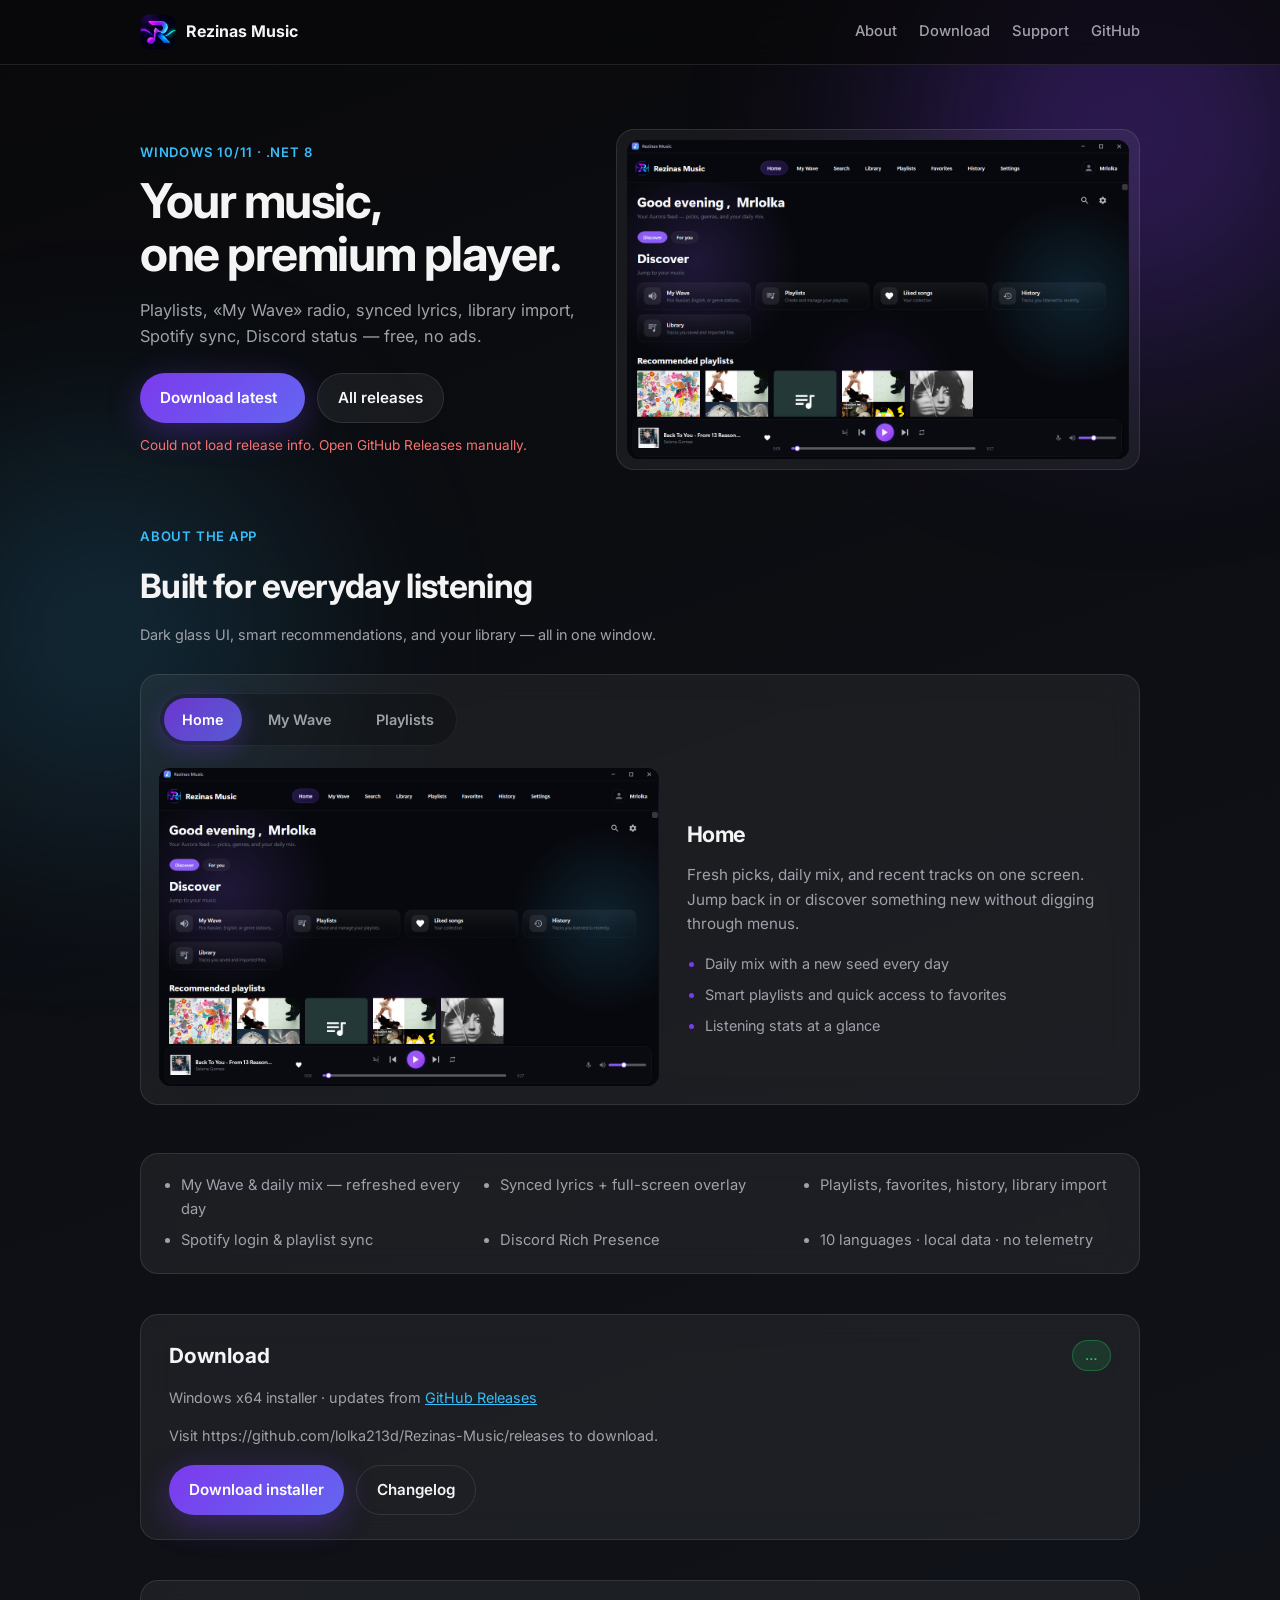
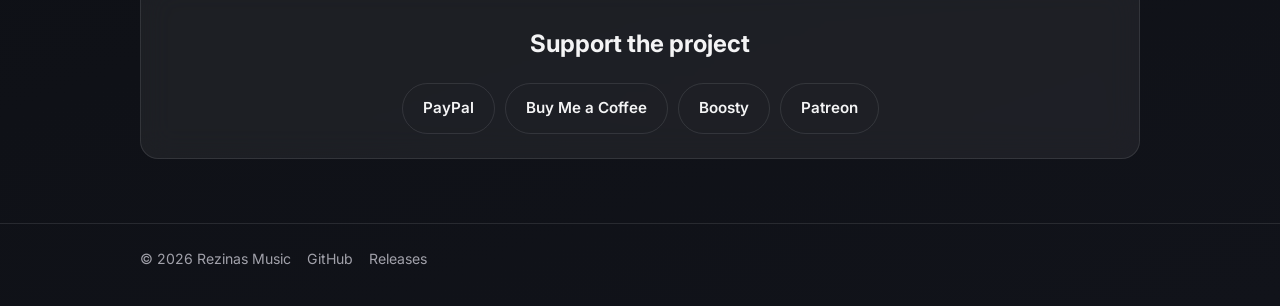
==== commit 5a5a810a: "Add About section with Home, My Wave, and Playlists screenshots. New tabbed showcase on the landing " ====
--- a/index.html
+++ b/index.html
@@ -9,7 +9,7 @@
   <link rel="preconnect" href="https://fonts.googleapis.com" />
   <link rel="preconnect" href="https://fonts.gstatic.com" crossorigin />
   <link href="https://fonts.googleapis.com/css2?family=Inter:wght@400;500;600;700&display=swap" rel="stylesheet" />
-  <link rel="stylesheet" href="css/style.css" />
+  <link rel="stylesheet" href="css/style.css?v=4" />
 </head>
 <body>
   <div class="bg-glow bg-glow--violet"></div>
@@ -22,6 +22,7 @@
         <span>Rezinas Music</span>
       </a>
       <nav class="nav">
+        <a href="#about">About</a>
         <a href="#download">Download</a>
         <a href="#support">Support</a>
         <a href="https://github.com/lolka213d/Rezinas-Music" target="_blank" rel="noopener">GitHub</a>
@@ -51,9 +52,78 @@
       </div>
       <figure class="hero__shot glass">
         <div class="shot-frame">
-          <img src="assets/01-main.png" alt="Rezinas Music — main screen" loading="eager" />
+          <img src="assets/home.png" alt="Rezinas Music — home screen" loading="eager" />
         </div>
       </figure>
+    </section>
+
+    <section id="about" class="about container">
+      <header class="about__head">
+        <p class="eyebrow">About the app</p>
+        <h2>Built for everyday listening</h2>
+        <p class="muted about__lead">Dark glass UI, smart recommendations, and your library — all in one window.</p>
+      </header>
+
+      <div class="about__shell glass">
+        <div class="about-tabs" role="tablist" aria-label="App screens">
+          <button type="button" class="about-tab is-active" role="tab" id="tab-home" aria-selected="true" aria-controls="panel-home" data-tab="home">Home</button>
+          <button type="button" class="about-tab" role="tab" id="tab-mywave" aria-selected="false" aria-controls="panel-mywave" data-tab="mywave" tabindex="-1">My Wave</button>
+          <button type="button" class="about-tab" role="tab" id="tab-playlists" aria-selected="false" aria-controls="panel-playlists" data-tab="playlists" tabindex="-1">Playlists</button>
+        </div>
+
+        <div class="about-panels">
+          <article id="panel-home" class="about-panel is-active" role="tabpanel" aria-labelledby="tab-home">
+            <figure class="about-panel__shot">
+              <div class="shot-frame">
+                <img src="assets/home.png" alt="Home — recommendations and daily mix" loading="lazy" />
+              </div>
+            </figure>
+            <div class="about-panel__copy">
+              <h3>Home</h3>
+              <p>Fresh picks, daily mix, and recent tracks on one screen. Jump back in or discover something new without digging through menus.</p>
+              <ul class="about-points">
+                <li>Daily mix with a new seed every day</li>
+                <li>Smart playlists and quick access to favorites</li>
+                <li>Listening stats at a glance</li>
+              </ul>
+            </div>
+          </article>
+
+          <article id="panel-mywave" class="about-panel" role="tabpanel" aria-labelledby="tab-mywave" hidden>
+            <figure class="about-panel__shot">
+              <div class="shot-frame">
+                <img src="assets/mywave.png" alt="My Wave — personal radio" loading="lazy" />
+              </div>
+            </figure>
+            <div class="about-panel__copy">
+              <h3>My Wave</h3>
+              <p>Personal radio that learns from what you play. Start the mix and let it run — skip, like, and the queue keeps flowing.</p>
+              <ul class="about-points">
+                <li>Endless stream tuned to your taste</li>
+                <li>One tap from home or the sidebar</li>
+                <li>Works alongside your own playlists</li>
+              </ul>
+            </div>
+          </article>
+
+          <article id="panel-playlists" class="about-panel" role="tabpanel" aria-labelledby="tab-playlists" hidden>
+            <figure class="about-panel__shot">
+              <div class="shot-frame">
+                <img src="assets/playlists.png" alt="Playlists — library and collections" loading="lazy" />
+              </div>
+            </figure>
+            <div class="about-panel__copy">
+              <h3>Playlists</h3>
+              <p>Create collections, sync from Spotify, import your library, and export backups — everything stays on your PC.</p>
+              <ul class="about-points">
+                <li>Local playlists with drag-and-drop order</li>
+                <li>Spotify sync and library import</li>
+                <li>Export / import for backup</li>
+              </ul>
+            </div>
+          </article>
+        </div>
+      </div>
     </section>
 
     <section id="features" class="features container">
@@ -103,6 +173,6 @@
     </div>
   </footer>
 
-  <script src="js/app.js"></script>
+  <script src="js/app.js?v=4"></script>
 </body>
 </html>
--- a/css/style.css
+++ b/css/style.css
@@ -166,6 +166,94 @@
 }
 .feature-list li { margin: 0; }
 
+.about { padding: 8px 0 48px; }
+.about__head { margin-bottom: 28px; max-width: 560px; }
+.about__head h2 {
+  margin: 0 0 10px;
+  font-size: clamp(1.6rem, 3vw, 2.1rem);
+  letter-spacing: -0.02em;
+}
+.about__lead { margin: 0; }
+
+.about__shell { padding: 18px; overflow: hidden; }
+
+.about-tabs {
+  display: flex;
+  flex-wrap: wrap;
+  gap: 8px;
+  padding: 4px;
+  margin-bottom: 22px;
+  border-radius: 999px;
+  background: rgba(0, 0, 0, 0.22);
+  border: 1px solid rgba(255, 255, 255, 0.06);
+  width: fit-content;
+  max-width: 100%;
+}
+.about-tab {
+  appearance: none;
+  border: 0;
+  background: transparent;
+  color: var(--muted);
+  font: inherit;
+  font-size: 0.9rem;
+  font-weight: 600;
+  padding: 10px 18px;
+  border-radius: 999px;
+  cursor: pointer;
+  transition: color 0.2s, background 0.2s, box-shadow 0.2s;
+}
+.about-tab:hover { color: var(--text); }
+.about-tab.is-active {
+  color: white;
+  background: linear-gradient(135deg, rgba(124, 58, 237, 0.85), rgba(99, 102, 241, 0.85));
+  box-shadow: 0 6px 24px rgba(124, 58, 237, 0.35);
+}
+
+.about-panels { position: relative; }
+.about-panel {
+  display: none;
+  grid-template-columns: 1.15fr 1fr;
+  gap: 28px;
+  align-items: center;
+}
+.about-panel.is-active {
+  display: grid;
+  animation: about-in 0.32s ease;
+}
+@keyframes about-in {
+  from { opacity: 0; transform: translateY(8px); }
+  to { opacity: 1; transform: translateY(0); }
+}
+.about-panel[hidden] { display: none !important; }
+
+.about-panel__shot { margin: 0; min-width: 0; }
+.about-panel__copy h3 {
+  margin: 0 0 12px;
+  font-size: 1.35rem;
+  letter-spacing: -0.02em;
+}
+.about-panel__copy p {
+  margin: 0 0 16px;
+  color: var(--muted);
+  font-size: 0.95rem;
+}
+.about-points {
+  margin: 0;
+  padding-left: 18px;
+  color: var(--text);
+  font-size: 0.9rem;
+  display: grid;
+  gap: 8px;
+}
+.about-points li { color: var(--muted); }
+.about-points li::marker { color: var(--violet); }
+
+@media (max-width: 860px) {
+  .about-panel.is-active { grid-template-columns: 1fr; }
+  .about-tabs { width: 100%; justify-content: stretch; }
+  .about-tab { flex: 1 1 auto; text-align: center; padding-inline: 12px; }
+}
+
 .download { padding-bottom: 40px; }
 .panel { padding: 24px 28px; }
 .panel--center { text-align: center; }
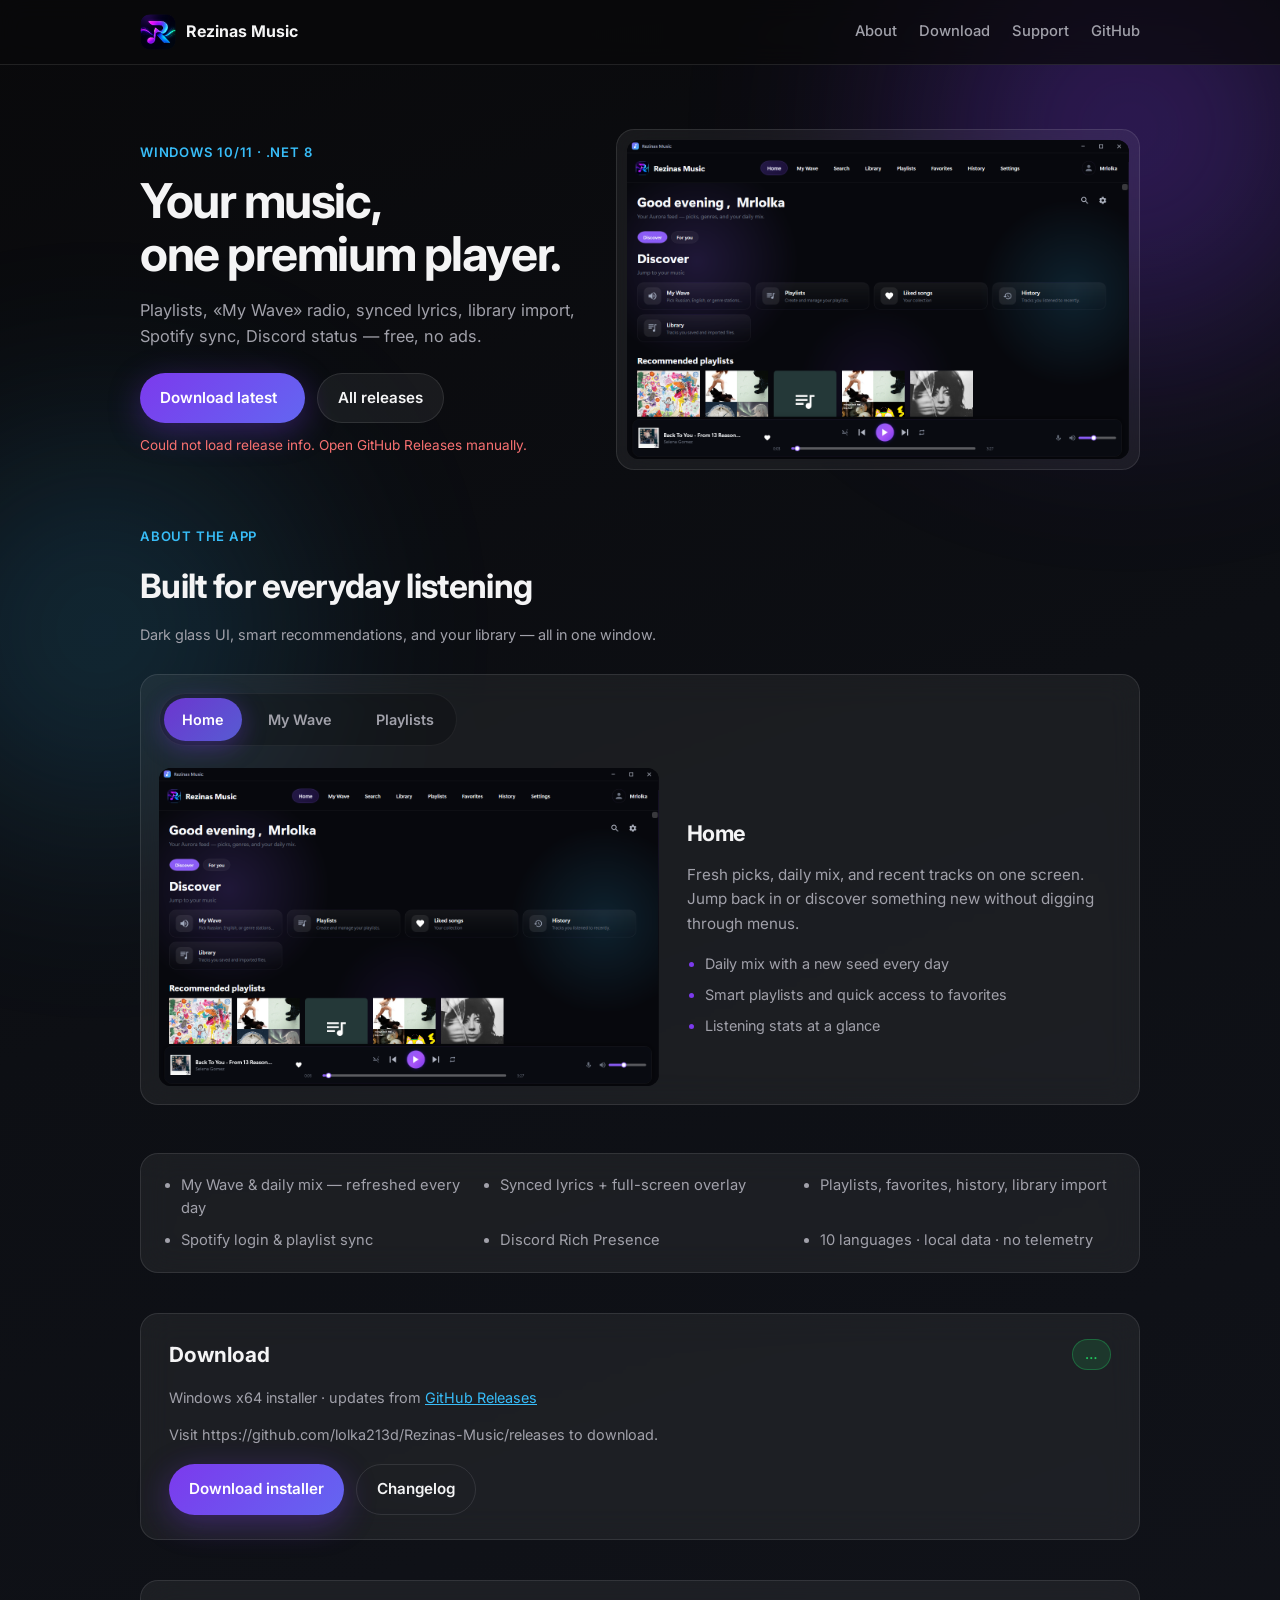
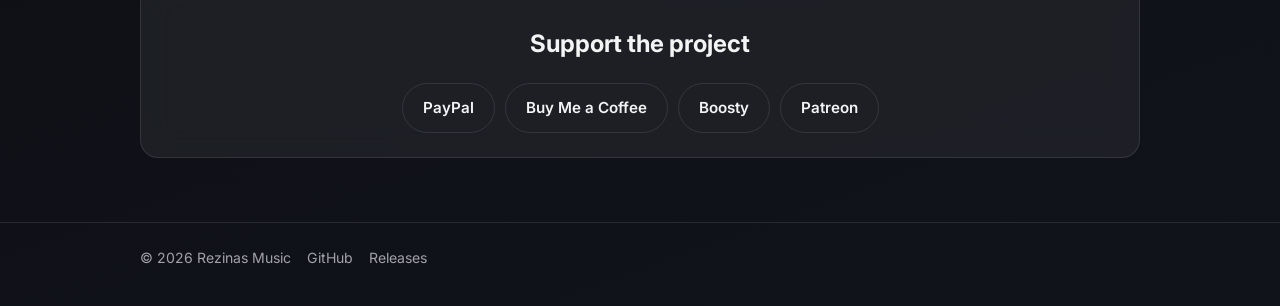
==== commit ad7b8778: "Replace old README screenshots with home.png and remove app icon image. Drop 01-main and 02-player a" ====
--- a/index.html
+++ b/index.html
@@ -9,7 +9,7 @@
   <link rel="preconnect" href="https://fonts.googleapis.com" />
   <link rel="preconnect" href="https://fonts.gstatic.com" crossorigin />
   <link href="https://fonts.googleapis.com/css2?family=Inter:wght@400;500;600;700&display=swap" rel="stylesheet" />
-  <link rel="stylesheet" href="css/style.css?v=4" />
+  <link rel="stylesheet" href="css/style.css?v=5" />
 </head>
 <body>
   <div class="bg-glow bg-glow--violet"></div>
@@ -52,7 +52,7 @@
       </div>
       <figure class="hero__shot glass">
         <div class="shot-frame">
-          <img src="assets/home.png" alt="Rezinas Music — home screen" loading="eager" />
+          <img src="assets/home.png?v=5" alt="Rezinas Music — home screen" loading="eager" />
         </div>
       </figure>
     </section>
@@ -75,7 +75,7 @@
           <article id="panel-home" class="about-panel is-active" role="tabpanel" aria-labelledby="tab-home">
             <figure class="about-panel__shot">
               <div class="shot-frame">
-                <img src="assets/home.png" alt="Home — recommendations and daily mix" loading="lazy" />
+                <img src="assets/home.png?v=5" alt="Home — recommendations and daily mix" loading="lazy" />
               </div>
             </figure>
             <div class="about-panel__copy">
@@ -173,6 +173,6 @@
     </div>
   </footer>
 
-  <script src="js/app.js?v=4"></script>
+  <script src="js/app.js?v=5"></script>
 </body>
 </html>
--- a/css/style.css
+++ b/css/style.css
@@ -9,7 +9,7 @@
   --violet: #7c3aed;
   --cyan: #38bdf8;
   --radius: 18px;
-  --ratio-wide: 1285 / 818;
+  --ratio-wide: 1280 / 814;
 }
 
 *, *::before, *::after { box-sizing: border-box; }
